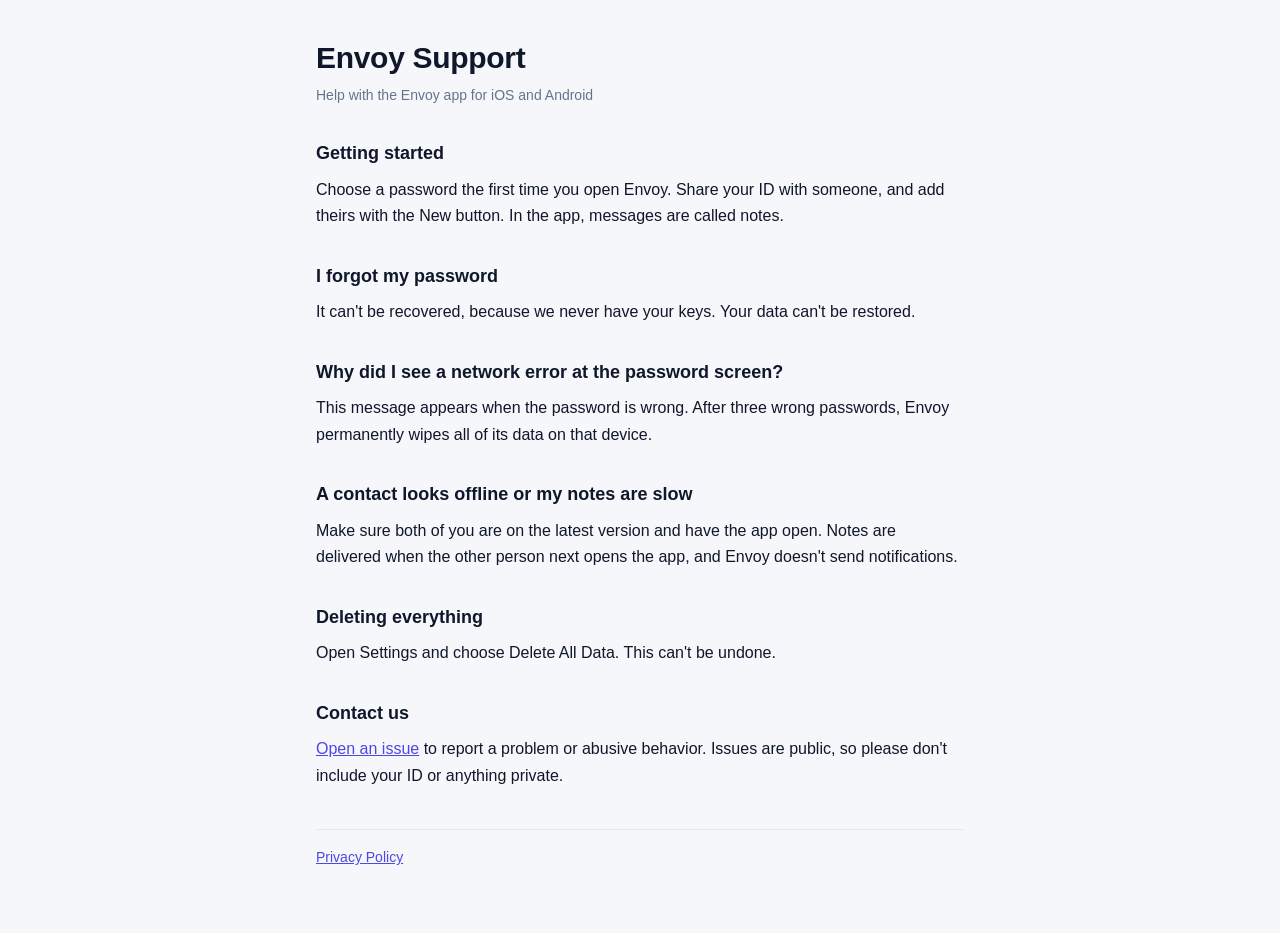
==== support.html @ 784d783f "Add privacy policy and support pages Co-Authored-By: Claude Opus 5.5 <noreply@anthropic.com>" ====
<!doctype html>
<html lang="en"><head><meta charset="utf-8"><meta name="viewport" content="width=device-width,initial-scale=1">
<title>Envoy Support</title><link rel="stylesheet" href="style.css"></head><body><main>
<h1>Envoy Support</h1>
<p class="date">Help with the Envoy app for iOS and Android</p>

<h2>Getting started</h2>
<p>Choose a password the first time you open Envoy. Share your ID with someone, and add theirs with the New button. In the app, messages are called notes.</p>

<h2>I forgot my password</h2>
<p>It can't be recovered, because we never have your keys. Your data can't be restored.</p>

<h2>Why did I see a network error at the password screen?</h2>
<p>This message appears when the password is wrong. After three wrong passwords, Envoy permanently wipes all of its data on that device.</p>

<h2>A contact looks offline or my notes are slow</h2>
<p>Make sure both of you are on the latest version and have the app open. Notes are delivered when the other person next opens the app, and Envoy doesn't send notifications.</p>

<h2>Deleting everything</h2>
<p>Open Settings and choose Delete All Data. This can't be undone.</p>

<h2>Contact us</h2>
<p><a href="https://github.com/envoyapp/envoy-legal/issues/new">Open an issue</a> to report a problem or abusive behavior. Issues are public, so please don't include your ID or anything private.</p>

<footer><a href="privacy.html">Privacy Policy</a></footer>
</main></body></html>
---- style.css ----
:root { --ink:#0f172a; --muted:#64748b; --line:#e5e7eb; --bg:#f6f7fb; --card:#fff; --accent:#4f46e5; }
@media (prefers-color-scheme: dark) { :root { --ink:#e5e7ef; --muted:#9097ad; --line:#26263a; --bg:#0b0b14; --card:#13131f; --accent:#818cf8; } }
* { box-sizing: border-box; }
body { margin:0; background:var(--bg); color:var(--ink); font:16px/1.65 -apple-system,BlinkMacSystemFont,"Segoe UI",Roboto,sans-serif; }
main { max-width:680px; margin:0 auto; padding:40px 16px 64px; }
h1 { font-size:30px; line-height:1.2; margin:0 0 4px; letter-spacing:-.3px; }
h2 { font-size:18px; margin:32px 0 6px; }
p, ul { margin:8px 0; } ul { padding-left:22px; } li { margin:4px 0; }
.date { color:var(--muted); font-size:14px; margin-bottom:24px; }
a { color:var(--accent); }
footer { margin-top:40px; padding-top:16px; border-top:1px solid var(--line); color:var(--muted); font-size:14px; }
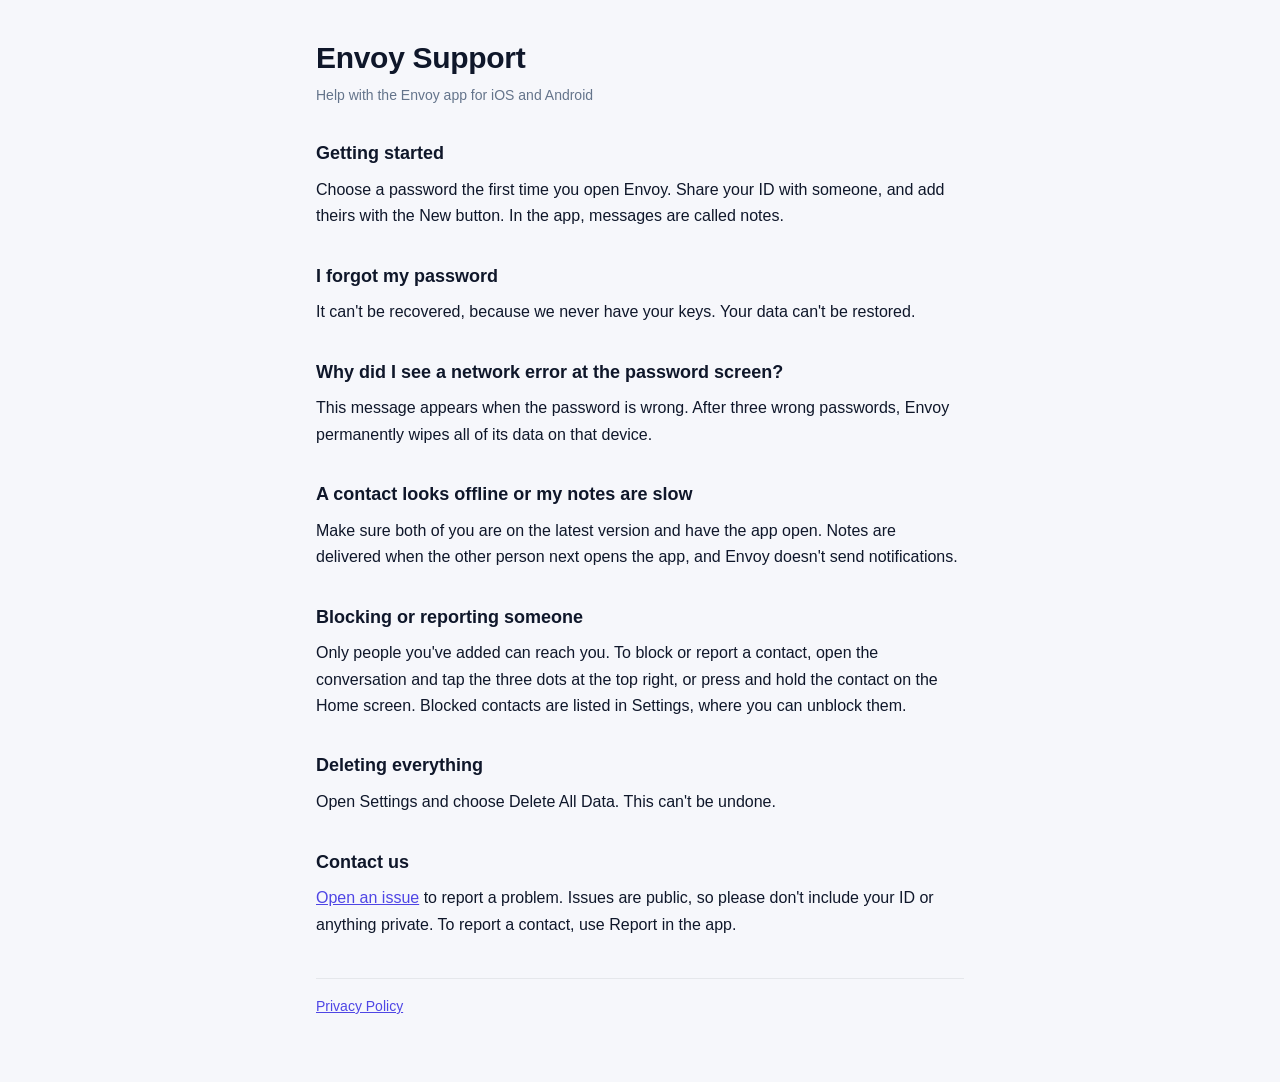
==== commit 17836434: "Cover blocking and reports Co-Authored-By: Claude Opus 5.5 <noreply@anthropic.com>" ====
--- a/support.html
+++ b/support.html
@@ -16,11 +16,14 @@
 <h2>A contact looks offline or my notes are slow</h2>
 <p>Make sure both of you are on the latest version and have the app open. Notes are delivered when the other person next opens the app, and Envoy doesn't send notifications.</p>
 
+<h2>Blocking or reporting someone</h2>
+<p>Only people you've added can reach you. To block or report a contact, open the conversation and tap the three dots at the top right, or press and hold the contact on the Home screen. Blocked contacts are listed in Settings, where you can unblock them.</p>
+
 <h2>Deleting everything</h2>
 <p>Open Settings and choose Delete All Data. This can't be undone.</p>
 
 <h2>Contact us</h2>
-<p><a href="https://github.com/envoyapp/envoy-legal/issues/new">Open an issue</a> to report a problem or abusive behavior. Issues are public, so please don't include your ID or anything private.</p>
+<p><a href="https://github.com/envoyapp/envoy-legal/issues/new">Open an issue</a> to report a problem. Issues are public, so please don't include your ID or anything private. To report a contact, use Report in the app.</p>
 
 <footer><a href="privacy.html">Privacy Policy</a></footer>
 </main></body></html>
